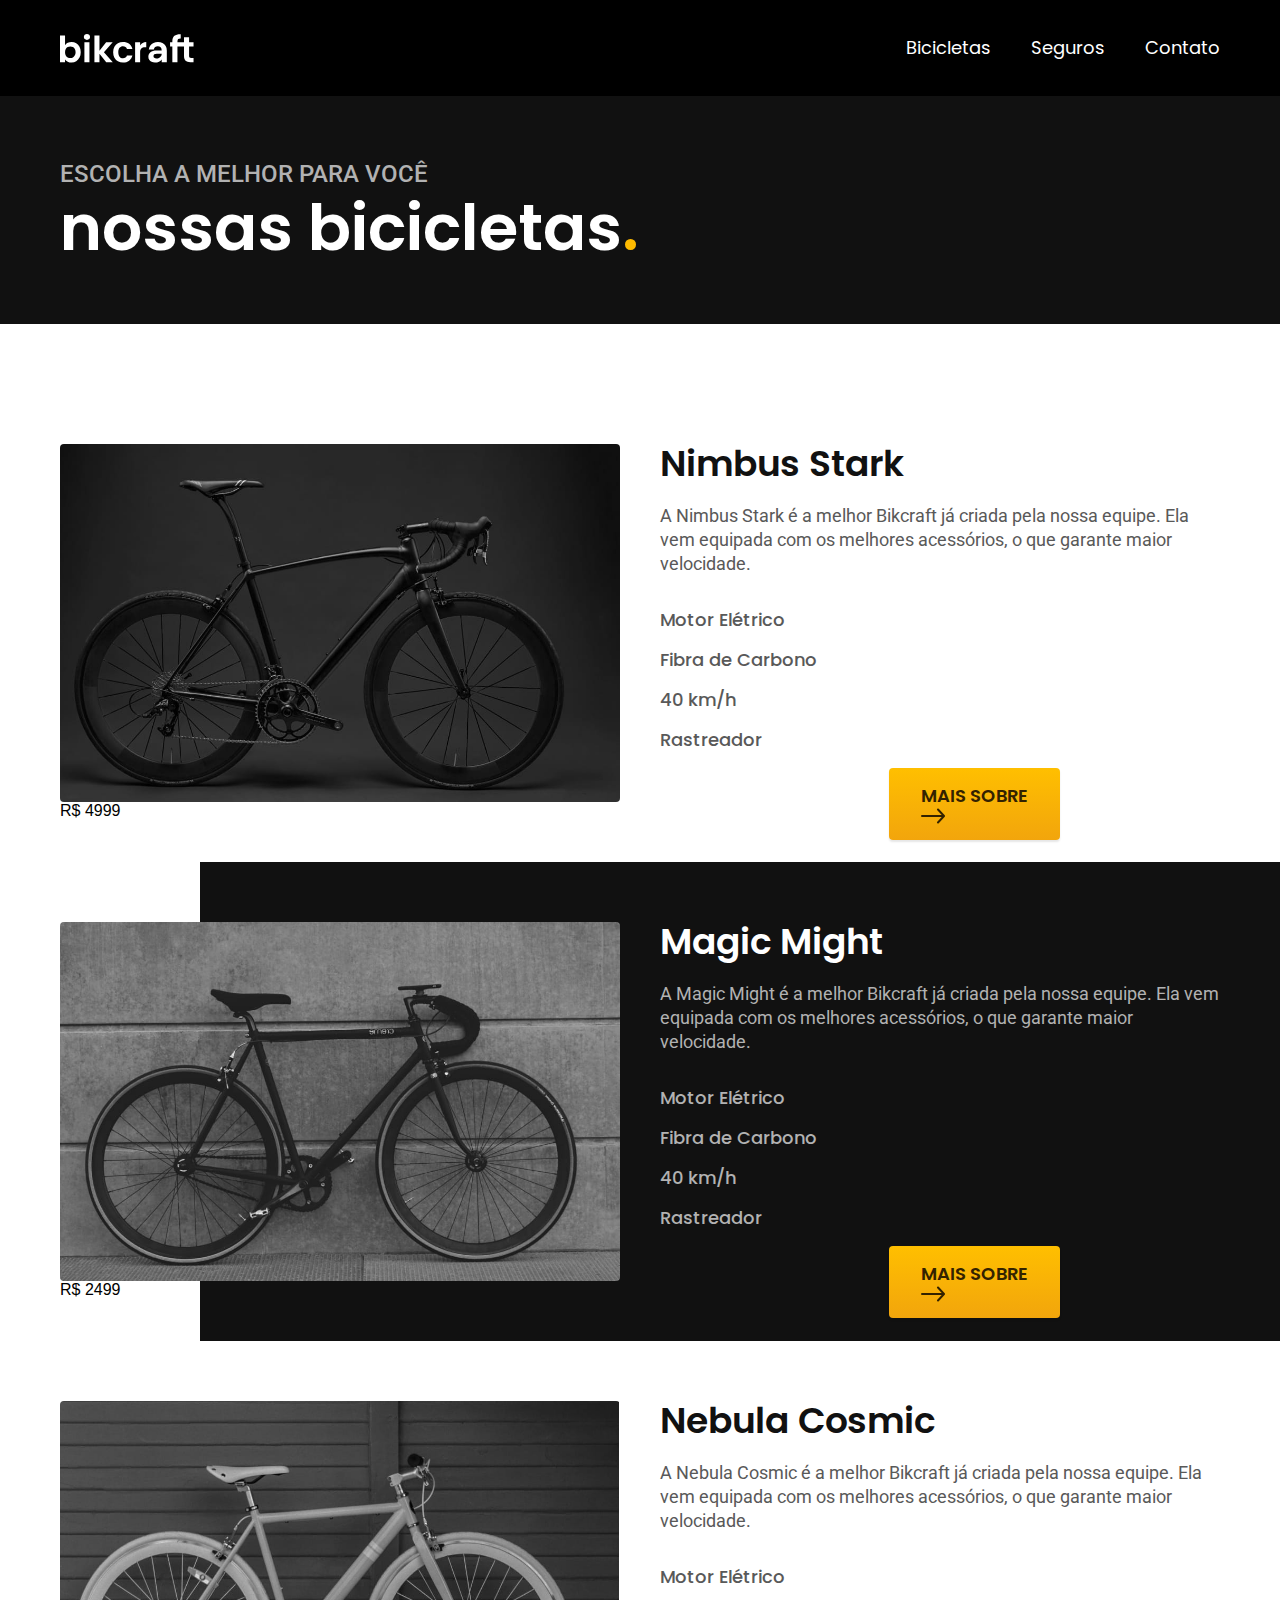
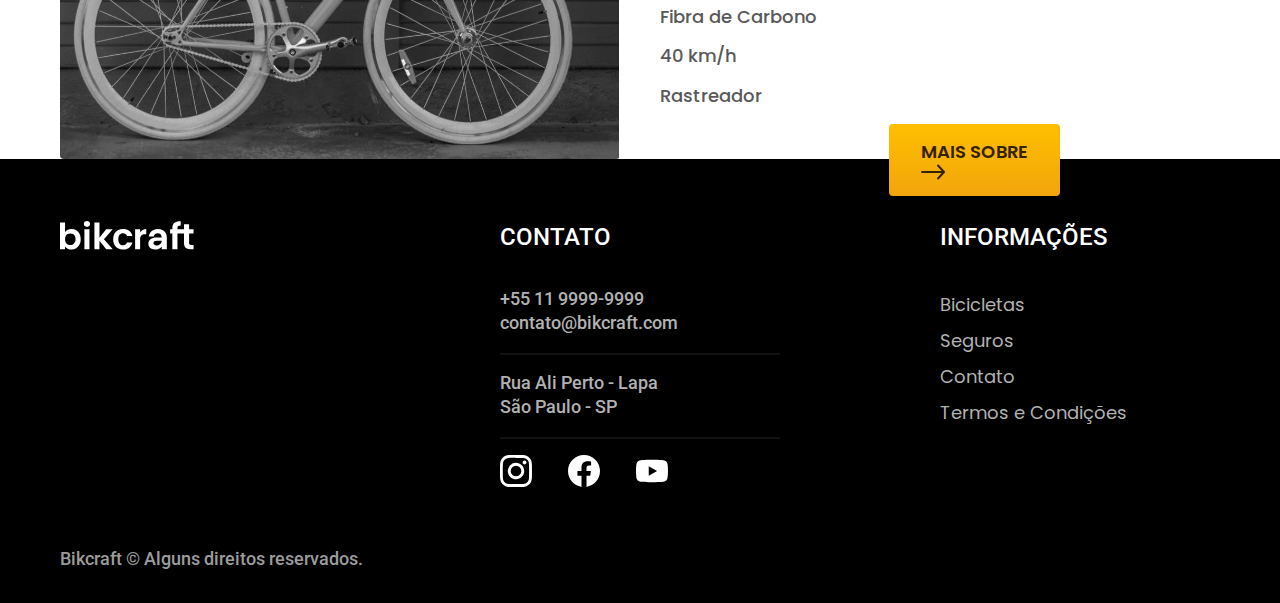
==== bicicletas.html @ ab46268a "Página de bicicletas 50%" ====
<!DOCTYPE html>
<html lang="pt-br">

<head>
  <meta charset="UTF-8">
  <meta name="description" content="Bicicletas elétricas">
  <link rel="stylesheet" href="./css/style.css">
  <link rel="icon" type="image/x-icon" href="./img/favicon.svg">
  <link rel="preconnect" href="https://fonts.googleapis.com">
  <link rel="preconnect" href="https://fonts.gstatic.com" crossorigin>
  <link href="https://fonts.googleapis.com/css2?family=Fira+Sans:wght@400;500;700&family=Poppins:wght@400;500;600&display=swap" rel="stylesheet">
  <link rel="preconnect" href="https://fonts.googleapis.com">
  <link rel="preconnect" href="https://fonts.gstatic.com" crossorigin>
  <link href="https://fonts.googleapis.com/css2?family=Fira+Sans:wght@400;500;700&family=Poppins:wght@400;500;600&family=Roboto:wght@400;500&display=swap" rel="stylesheet">
  <link rel="preconnect" href="https://fonts.googleapis.com">
  <link rel="preconnect" href="https://fonts.gstatic.com" crossorigin>
  <link href="https://fonts.googleapis.com/css2?family=Fira+Sans:wght@400;500;700&family=Merriweather:ital,wght@1,900&family=Poppins:wght@400;500;600&family=Roboto:wght@400;500&display=swap" rel="stylesheet">
  <meta name="viewport" content="width=device-width, initial-scale=1.0">
  <title>Bicicletas | Bikcraft</title>
</head>

<body>
  <header class="header-bg">
    <div class="header container">
      <a href="./"><img src="./img/bikcraft.svg" alt="Bikcraft"></a>
      <nav aria-label="primaria">
        <ul class="header-menu font-1-m">
          <li><a href="./bicicletas.html">Bicicletas</a></li>
          <li><a href="./seguros.html">Seguros</a></li>
          <li><a href="./contato.html">Contato</a></li>
        </ul>
      </nav>
    </div>
  </header>

  <main>
    <div class="titulo-bg">
      <div class="titulo container">
        <span class="font-2-l">escolha a melhor para você</span>
        <h1 class="font-1-xxl">nossas bicicletas<span class="ponto">.</span></h1>
      </div>
    </div>

    <div class="bicicletas">
      <div class="bicicletas-box container">
        <div>
          <img src="./img/bicicletas/nimbus.jpg" alt="">
          <span>R$ 4999</span>
        </div>
        <div>
          <h2>Nimbus Stark</h2>
          <p class="font-2-m">A Nimbus Stark é a melhor Bikcraft já criada pela nossa equipe. Ela vem equipada com os melhores acessórios, o que garante maior velocidade.</p>
          <ul class="font-1-m-b">
            <li>Motor Elétrico</li>
            <li>Fibra de Carbono</li>
            <li>40 km/h</li>
            <li>Rastreador</li>
          </ul>
          <a href="./cotacao.html" class="botao">Mais sobre <img src="./img/icones/seta.svg" alt=""></a>
        </div>
      </div>

      <div class="bicicletas-bg">
        <div class="bicicletas-box container">
          <div>
            <img src="./img/bicicletas/magic.jpg" alt="">
            <span>R$ 2499</span>
          </div>
          <div>
            <h2>Magic Might</h2>
            <p class="font-2-m">A Magic Might é a melhor Bikcraft já criada pela nossa equipe. Ela vem equipada com os melhores acessórios, o que garante maior velocidade.</p>
            <ul class="font-1-m-b">
              <li>Motor Elétrico</li>
              <li>Fibra de Carbono</li>
              <li>40 km/h</li>
              <li>Rastreador</li>
            </ul>
            <a href="./cotacao.html" class="botao">Mais sobre <img src="./img/icones/seta.svg" alt=""></a>
          </div>
        </div>
      </div>

      <div class="bicicletas-box container">
        <div>
          <img src="./img/bicicletas/nebula.jpg" alt="">
          <span>R$ 3999</span>
        </div>

        <div>
          <h2>Nebula Cosmic</h2>
          <p class="font-2-m">A Nebula Cosmic é a melhor Bikcraft já criada pela nossa equipe. Ela vem equipada com os melhores acessórios, o que garante maior velocidade.</p>
          <ul class="font-1-m-b">
            <li>Motor Elétrico</li>
            <li>Fibra de Carbono</li>
            <li>40 km/h</li>
            <li>Rastreador</li>
          </ul>
          <a href="./cotacao.html" class="botao">Mais sobre <img src="./img/icones/seta.svg" alt=""></a>
        </div>
      </div>

    </div>
  </main>

  <footer class="footer-bg">
    <div class="container">
      <div class="footer">
        <a href="./"><img src="./img/bikcraft.svg" alt="Bikcraft"></a>
        <div>
          <h3 class="font-2-l-b">contato</h3>
          <p class="font-2-m">+55 11 9999-9999<br>contato@bikcraft.com</p>
          <p class="font-2-m">Rua Ali Perto - Lapa<br>São Paulo - SP</p>
          <ul class="redes-sociais">
            <li>
              <a href="./"><img src="./img/redes/instagram-w.svg" alt=""></a>
            </li>
            <li>
              <a href="./"><img src="./img/redes/facebook-w.svg" alt=""></a>
            </li>
            <li>
              <a href="./"><img src="./img/redes/youtube-w.svg" alt=""></a>
            </li>
          </ul>
        </div>
        <div class="info">
          <h3 class="font-2-l-b">informações</h3>
          <ul class="font-1-m">
            <li><a href="./bicicletas.html">Bicicletas</a></li>
            <li><a href="./seguros.html">Seguros</a></li>
            <li><a href="./contato.html">Contato</a></li>
            <li><a href="./termos.html">Termos e Condições</a></li>
          </ul>
        </div>
      </div>
      <h4 class="font-2-m">Bikcraft © Alguns direitos reservados. </h4>
    </div>
  </footer>

</body>

</html>
---- css/style.css ----
@import "./utilidades/componentes.css";
@import "./global/global.css";
@import "./global/header.css";
@import "./global/footer.css";

/* Utilidades */
@import "./utilidades/tipografia.css";
@import "./utilidades/cores.css";

/* Home */
@import "./home/introducao.css";
@import "./home/tecnologia.css";
@import "./home/parceiros.css";
@import "./home/depoimento.css";
@import "./home/seguros.css";

/* Termos e Condições */
@import "./termos/termos.css";

/* Bicicletas */
@import "./bicicletas/bicicletas-lista.css";
@import "./bicicletas/bicicletas.css";
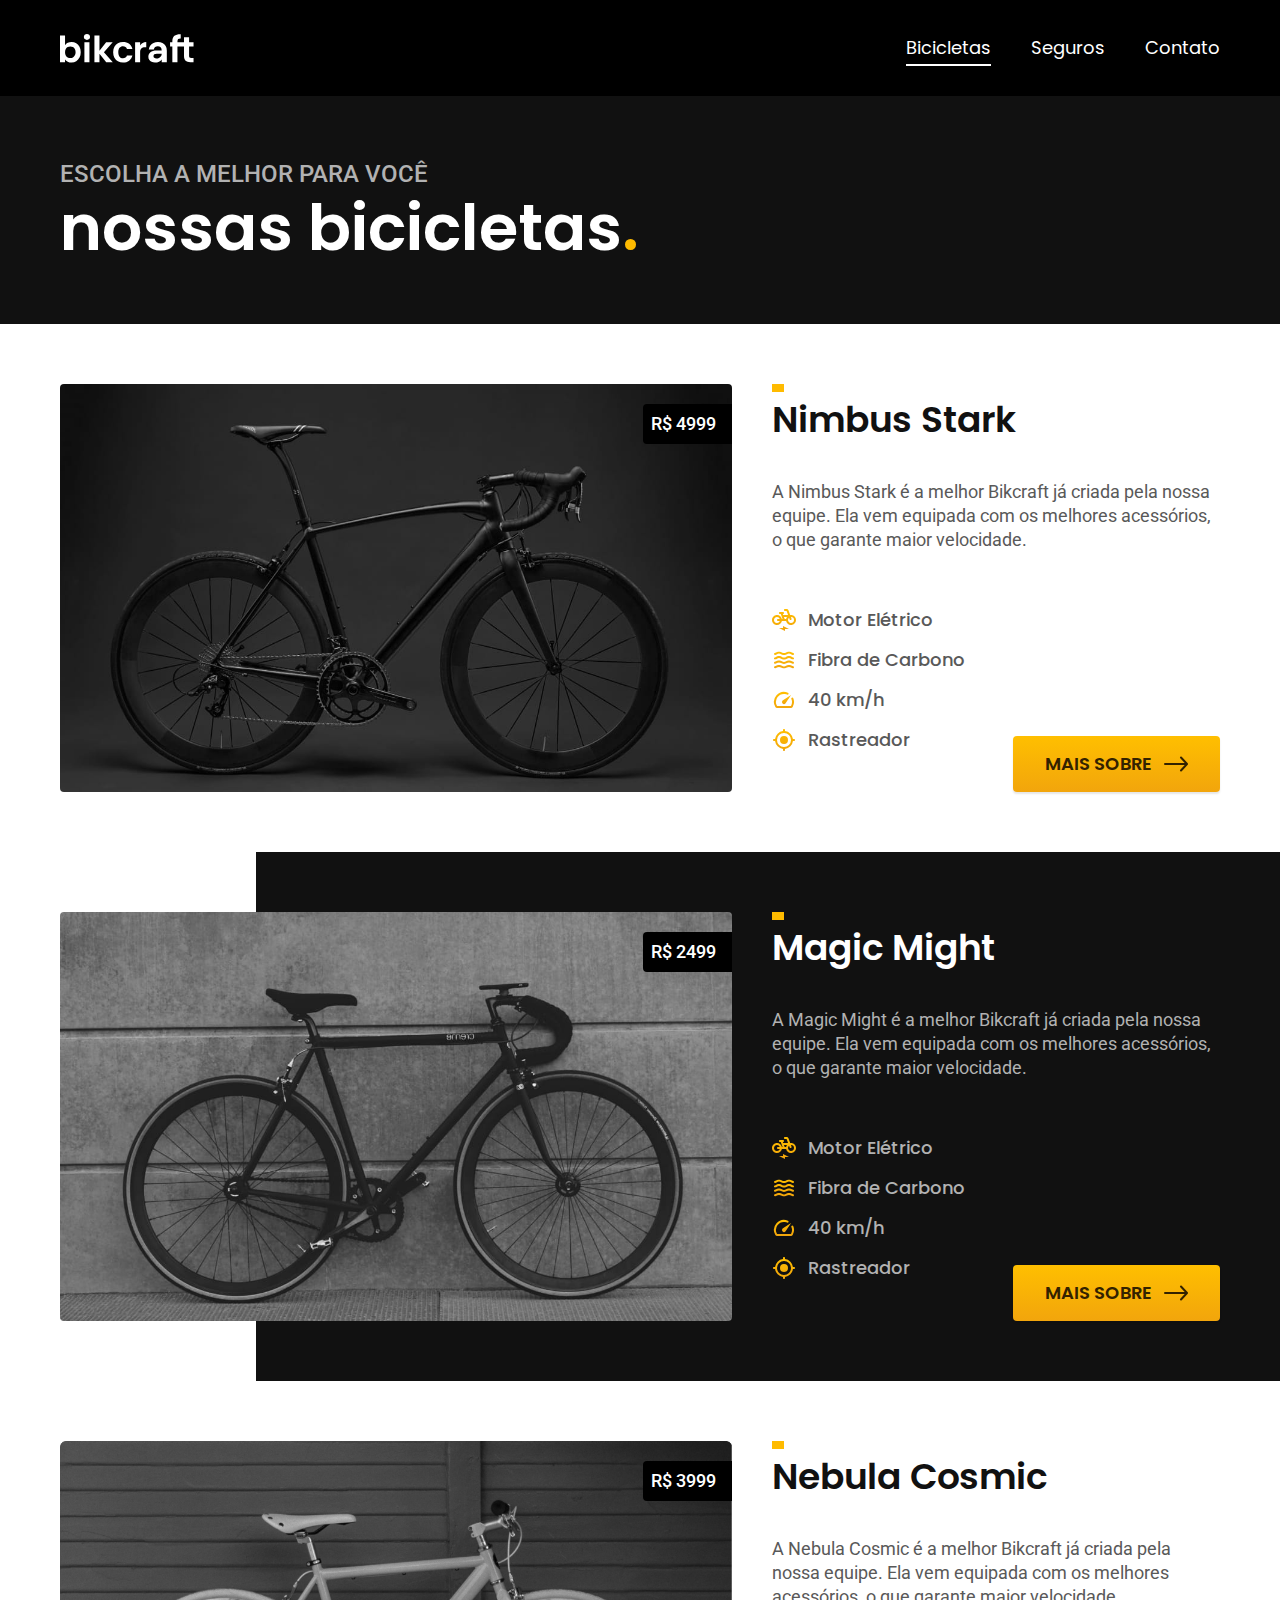
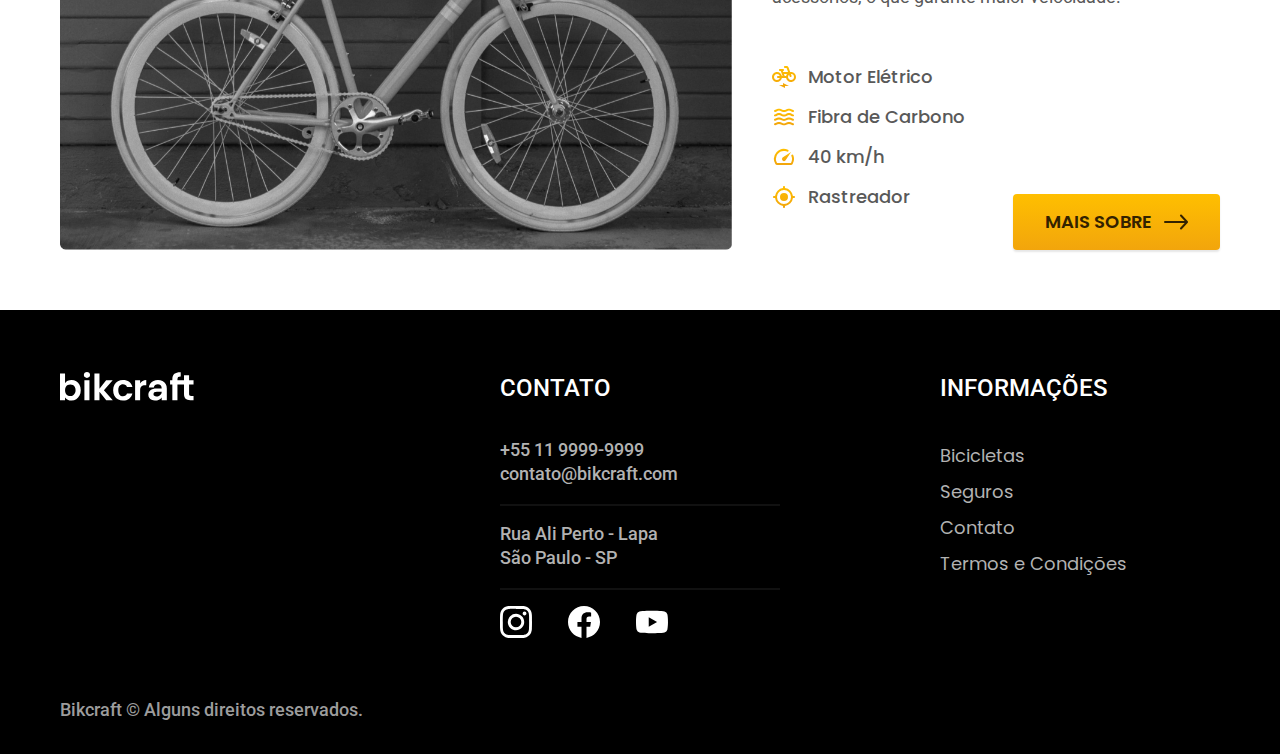
==== commit 2dbe86d5: "Página bicicletas responsiva" ====
--- a/bicicletas.html
+++ b/bicicletas.html
@@ -25,7 +25,7 @@
       <a href="./"><img src="./img/bikcraft.svg" alt="Bikcraft"></a>
       <nav aria-label="primaria">
         <ul class="header-menu font-1-m">
-          <li><a href="./bicicletas.html">Bicicletas</a></li>
+          <li><a id="atual" href="./bicicletas.html">Bicicletas</a></li>
           <li><a href="./seguros.html">Seguros</a></li>
           <li><a href="./contato.html">Contato</a></li>
         </ul>
@@ -43,59 +43,59 @@
 
     <div class="bicicletas">
       <div class="bicicletas-box container">
-        <div>
+        <div class="bicicleta-img">
           <img src="./img/bicicletas/nimbus.jpg" alt="">
-          <span>R$ 4999</span>
+          <span class="font-2-m">R$ 4999</span>
         </div>
-        <div>
+        <div class="bicicletas-desc">
           <h2>Nimbus Stark</h2>
           <p class="font-2-m">A Nimbus Stark é a melhor Bikcraft já criada pela nossa equipe. Ela vem equipada com os melhores acessórios, o que garante maior velocidade.</p>
           <ul class="font-1-m-b">
-            <li>Motor Elétrico</li>
-            <li>Fibra de Carbono</li>
-            <li>40 km/h</li>
-            <li>Rastreador</li>
+            <li><img src="./img/icones/eletrica.svg" alt="">Motor Elétrico</li>
+            <li><img src="./img/icones/carbono.svg" alt="">Fibra de Carbono</li>
+            <li><img src="./img/icones/velocidade.svg" alt="">40 km/h</li>
+            <li><img src="./img/icones/rastreador.svg" alt="">Rastreador</li>
           </ul>
-          <a href="./cotacao.html" class="botao">Mais sobre <img src="./img/icones/seta.svg" alt=""></a>
+          <a href="./cotacao.html" class="botao seta">Mais sobre</a>
         </div>
       </div>
 
       <div class="bicicletas-bg">
         <div class="bicicletas-box container">
-          <div>
+          <div class="bicicleta-img">
             <img src="./img/bicicletas/magic.jpg" alt="">
-            <span>R$ 2499</span>
+            <span class="font-2-m">R$ 2499</span>
           </div>
-          <div>
+          <div class="bicicletas-desc">
             <h2>Magic Might</h2>
             <p class="font-2-m">A Magic Might é a melhor Bikcraft já criada pela nossa equipe. Ela vem equipada com os melhores acessórios, o que garante maior velocidade.</p>
             <ul class="font-1-m-b">
-              <li>Motor Elétrico</li>
-              <li>Fibra de Carbono</li>
-              <li>40 km/h</li>
-              <li>Rastreador</li>
+              <li><img src="./img/icones/eletrica.svg" alt="">Motor Elétrico</li>
+              <li><img src="./img/icones/carbono.svg" alt="">Fibra de Carbono</li>
+              <li><img src="./img/icones/velocidade.svg" alt="">40 km/h</li>
+              <li><img src="./img/icones/rastreador.svg" alt="">Rastreador</li>
             </ul>
-            <a href="./cotacao.html" class="botao">Mais sobre <img src="./img/icones/seta.svg" alt=""></a>
+            <a href="./cotacao.html" class="botao seta">Mais sobre</a>
           </div>
         </div>
       </div>
 
       <div class="bicicletas-box container">
-        <div>
+        <div class="bicicleta-img">
           <img src="./img/bicicletas/nebula.jpg" alt="">
-          <span>R$ 3999</span>
+          <span class="font-2-m">R$ 3999</span>
         </div>
 
-        <div>
+        <div class="bicicletas-desc">
           <h2>Nebula Cosmic</h2>
           <p class="font-2-m">A Nebula Cosmic é a melhor Bikcraft já criada pela nossa equipe. Ela vem equipada com os melhores acessórios, o que garante maior velocidade.</p>
           <ul class="font-1-m-b">
-            <li>Motor Elétrico</li>
-            <li>Fibra de Carbono</li>
-            <li>40 km/h</li>
-            <li>Rastreador</li>
+            <li><img src="./img/icones/eletrica.svg" alt="">Motor Elétrico</li>
+            <li><img src="./img/icones/carbono.svg" alt="">Fibra de Carbono</li>
+            <li><img src="./img/icones/velocidade.svg" alt="">40 km/h</li>
+            <li><img src="./img/icones/rastreador.svg" alt="">Rastreador</li>
           </ul>
-          <a href="./cotacao.html" class="botao">Mais sobre <img src="./img/icones/seta.svg" alt=""></a>
+          <a href="./cotacao.html" class="botao seta">Mais sobre</a>
         </div>
       </div>
 
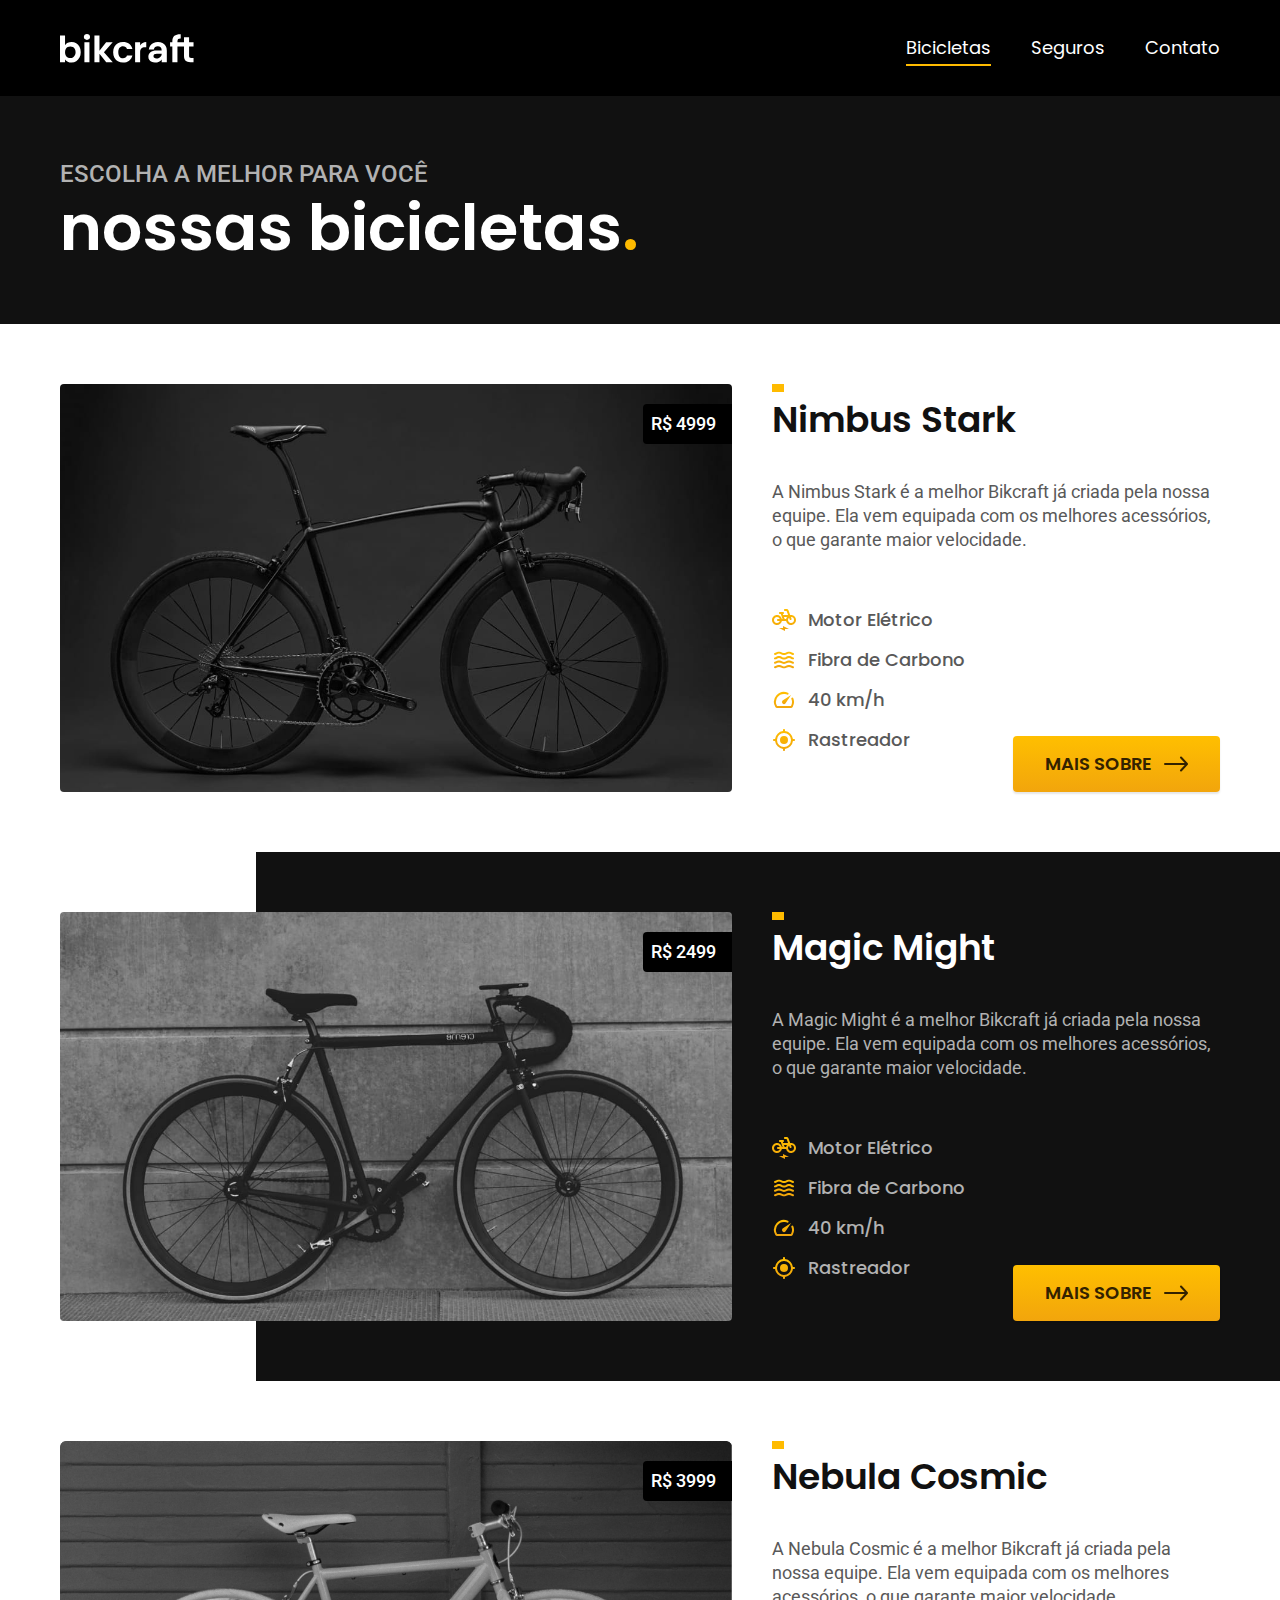
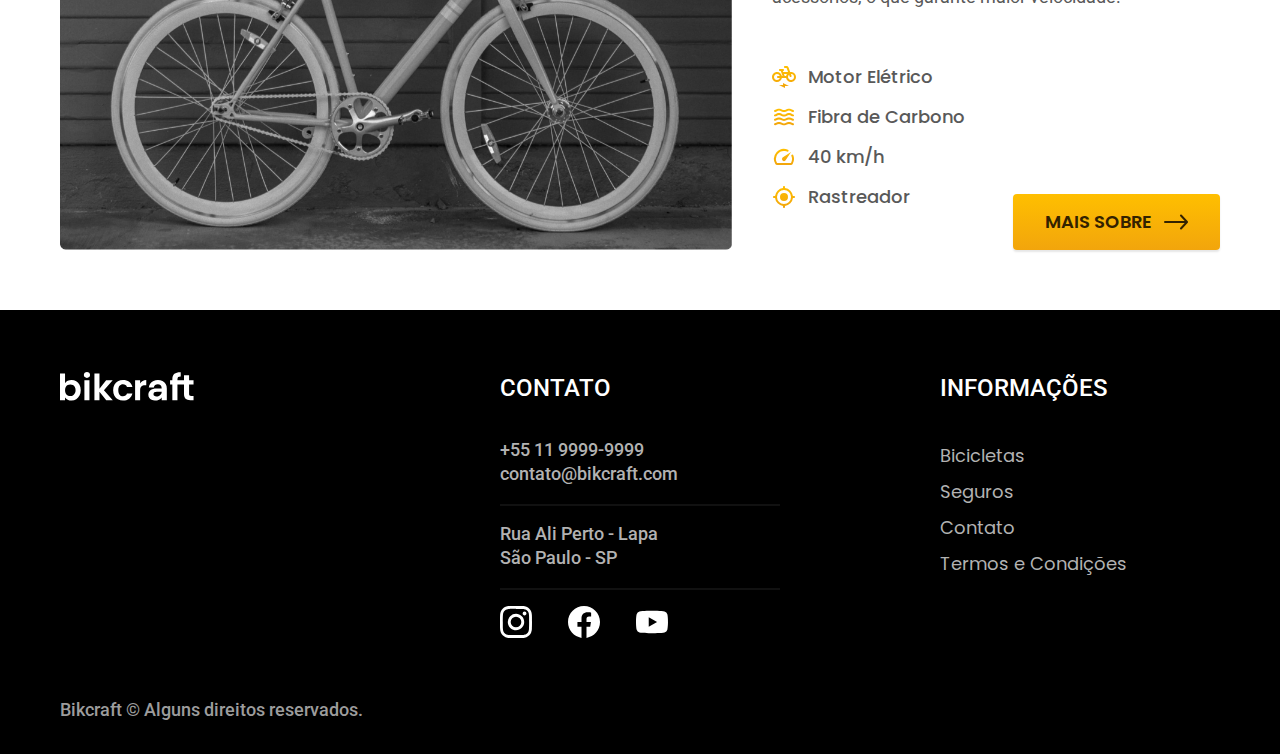
==== commit 5323e297: "Javascript adicionado" ====
--- a/bicicletas.html
+++ b/bicicletas.html
@@ -17,6 +17,9 @@
   <link href="https://fonts.googleapis.com/css2?family=Fira+Sans:wght@400;500;700&family=Merriweather:ital,wght@1,900&family=Poppins:wght@400;500;600&family=Roboto:wght@400;500&display=swap" rel="stylesheet">
   <meta name="viewport" content="width=device-width, initial-scale=1.0">
   <title>Bicicletas | Bikcraft</title>
+  <script>
+    document.documentElement.classList.add('js')
+  </script>
 </head>
 
 <body>
@@ -136,6 +139,7 @@
     </div>
   </footer>
 
+  <script src="./js/script.js"></script>
 </body>
 
 </html>--- a/css/style.css
+++ b/css/style.css
@@ -6,6 +6,8 @@
 /* Utilidades */
 @import "./utilidades/tipografia.css";
 @import "./utilidades/cores.css";
+@import "./utilidades/formulario.css";
+@import "./utilidades/animacao.css";
 
 /* Home */
 @import "./home/introducao.css";
@@ -20,3 +22,15 @@
 /* Bicicletas */
 @import "./bicicletas/bicicletas-lista.css";
 @import "./bicicletas/bicicletas.css";
+@import "./bicicletas/nimbus.css";
+
+/* Seguros */
+@import "./seguros/vantagens.css";
+@import "./seguros/perguntas.css";
+
+/* Contato */
+@import "./contato/contato.css";
+@import "./contato/lojas.css";
+
+/* Cotação */
+@import "./cotacao/orcamento.css";
